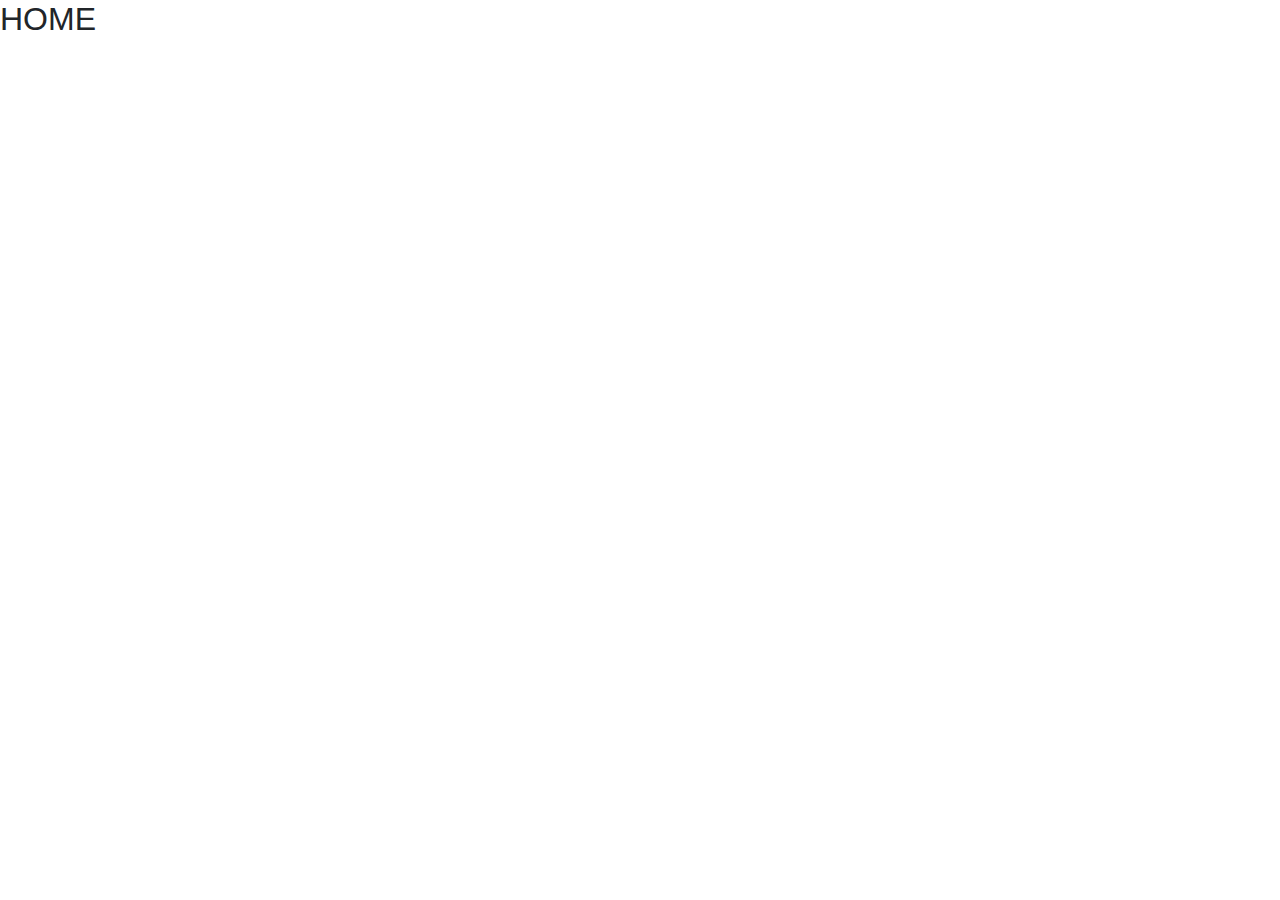
==== index.html @ 460ecfad "pages" ====
<!doctype html>
<html lang="en">
  <head>
    <!-- Required meta tags -->
    <meta charset="utf-8">
    <meta name="viewport" content="width=device-width, initial-scale=1, shrink-to-fit=no">

    <!-- Bootstrap CSS -->
    <link rel="stylesheet" href="https://stackpath.bootstrapcdn.com/bootstrap/4.5.2/css/bootstrap.min.css" integrity="sha384-JcKb8q3iqJ61gNV9KGb8thSsNjpSL0n8PARn9HuZOnIxN0hoP+VmmDGMN5t9UJ0Z" crossorigin="anonymous">

    <title>VIBHA BHARTI -HOME</title>
  </head>
  <body>
   <h2>HOME</h2>

    <!-- Optional JavaScript -->
    <!-- jQuery first, then Popper.js, then Bootstrap JS -->
    <script src="https://code.jquery.com/jquery-3.5.1.slim.min.js" integrity="sha384-DfXdz2htPH0lsSSs5nCTpuj/zy4C+OGpamoFVy38MVBnE+IbbVYUew+OrCXaRkfj" crossorigin="anonymous"></script>
    <script src="https://cdn.jsdelivr.net/npm/popper.js@1.16.1/dist/umd/popper.min.js" integrity="sha384-9/reFTGAW83EW2RDu2S0VKaIzap3H66lZH81PoYlFhbGU+6BZp6G7niu735Sk7lN" crossorigin="anonymous"></script>
    <script src="https://stackpath.bootstrapcdn.com/bootstrap/4.5.2/js/bootstrap.min.js" integrity="sha384-B4gt1jrGC7Jh4AgTPSdUtOBvfO8shuf57BaghqFfPlYxofvL8/KUEfYiJOMMV+rV" crossorigin="anonymous"></script>
  </body>
</html>
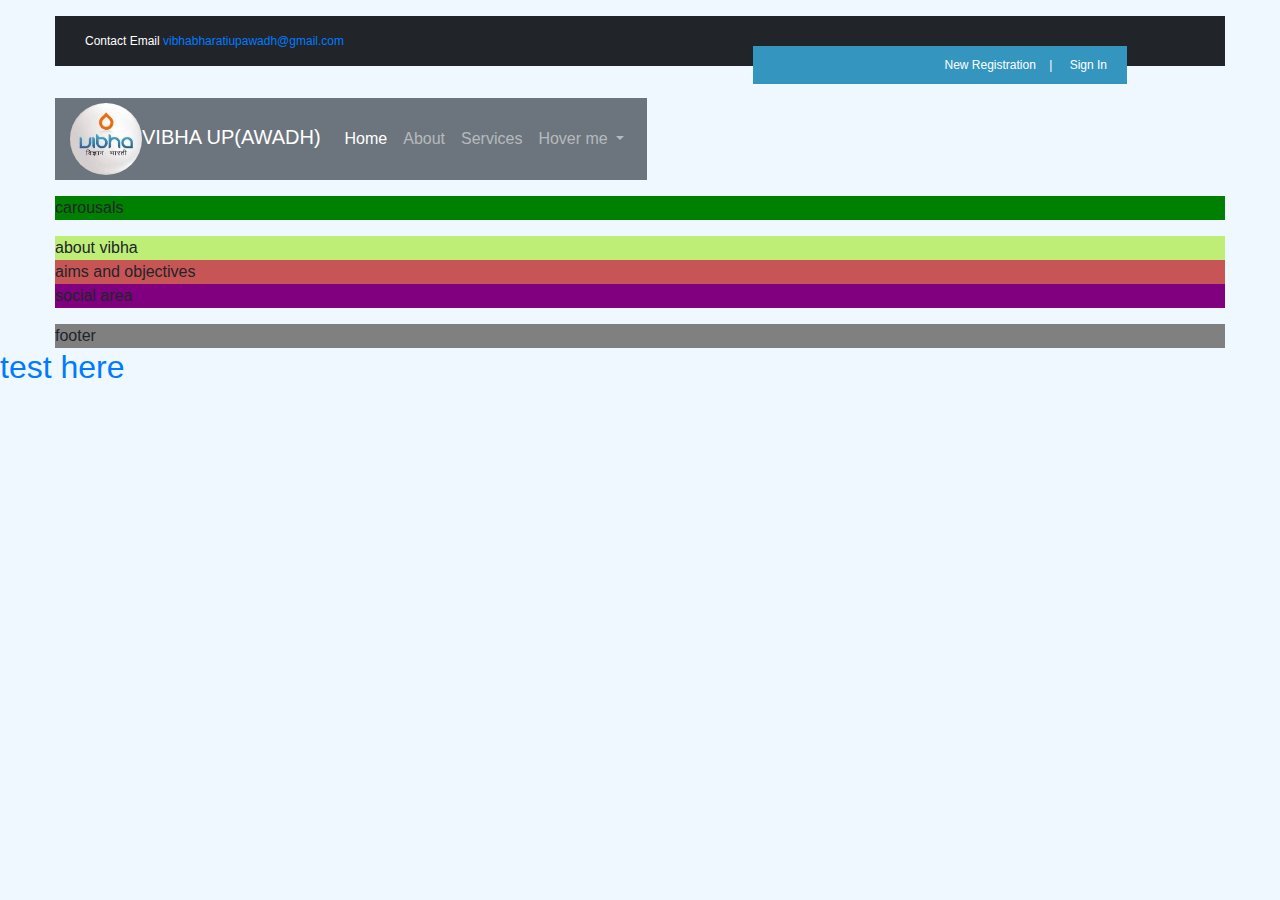
==== commit ea01a546: "day1" ====
--- a/index.html
+++ b/index.html
@@ -1,22 +1,91 @@
 <!doctype html>
 <html lang="en">
-  <head>
-    <!-- Required meta tags -->
-    <meta charset="utf-8">
-    <meta name="viewport" content="width=device-width, initial-scale=1, shrink-to-fit=no">
 
-    <!-- Bootstrap CSS -->
-    <link rel="stylesheet" href="https://stackpath.bootstrapcdn.com/bootstrap/4.5.2/css/bootstrap.min.css" integrity="sha384-JcKb8q3iqJ61gNV9KGb8thSsNjpSL0n8PARn9HuZOnIxN0hoP+VmmDGMN5t9UJ0Z" crossorigin="anonymous">
+<head>
+  <!-- Required meta tags -->
+  <meta charset="utf-8">
+  <meta name="viewport" content="width=device-width, initial-scale=1, shrink-to-fit=no">
 
-    <title>VIBHA BHARTI -HOME</title>
-  </head>
-  <body>
-   <h2>HOME</h2>
+  <!-- Bootstrap CSS -->
+  <link rel="stylesheet" href="https://stackpath.bootstrapcdn.com/bootstrap/4.5.2/css/bootstrap.min.css"
+    integrity="sha384-JcKb8q3iqJ61gNV9KGb8thSsNjpSL0n8PARn9HuZOnIxN0hoP+VmmDGMN5t9UJ0Z" crossorigin="anonymous">
 
-    <!-- Optional JavaScript -->
-    <!-- jQuery first, then Popper.js, then Bootstrap JS -->
-    <script src="https://code.jquery.com/jquery-3.5.1.slim.min.js" integrity="sha384-DfXdz2htPH0lsSSs5nCTpuj/zy4C+OGpamoFVy38MVBnE+IbbVYUew+OrCXaRkfj" crossorigin="anonymous"></script>
-    <script src="https://cdn.jsdelivr.net/npm/popper.js@1.16.1/dist/umd/popper.min.js" integrity="sha384-9/reFTGAW83EW2RDu2S0VKaIzap3H66lZH81PoYlFhbGU+6BZp6G7niu735Sk7lN" crossorigin="anonymous"></script>
-    <script src="https://stackpath.bootstrapcdn.com/bootstrap/4.5.2/js/bootstrap.min.js" integrity="sha384-B4gt1jrGC7Jh4AgTPSdUtOBvfO8shuf57BaghqFfPlYxofvL8/KUEfYiJOMMV+rV" crossorigin="anonymous"></script>
-  </body>
+  <!-- fontawesome icon -->
+  <link rel="stylesheet" href="https://site-assets.fontawesome.com/releases/v6.2.1/css/all.css">
+
+  <link rel="stylesheet" href="css/main-style.css">
+  <script src="js/main-js.js" defer></script>
+  
+
+  <title>VIBHA BHARTI -HOME</title>
+</head>
+
+<body>
+  <div class="container outer-container">
+    <header class="mt-3">
+      <div class="jumbotron jumbotron-fluid">
+        <div class="container">
+          <p class="mb-0">Contact Email <a href="mailto:vibhabharatiupawadh@gmail.com">vibhabharatiupawadh@gmail.com</a>
+          </p>
+          <div class="login-area">
+              <a href="##"><i class="fa-solid fa-user"></i>  New Registration</a>
+              <a class="seperator" href="##"><i class="fa-solid fa-lock"></i> Sign In</a>
+          </div>
+        </div>
+      </div>
+
+      <div class="navbar mt-3">
+        <nav class="navbar navbar-expand-lg navbar-dark bg-secondary">
+          <div class="container-fluid">
+           <a class="navbar-brand" href="#"><img class="logo" src="images/vibha bharati logo2.jpg" alt="error"><span>VIBHA UP(AWADH)</span></a>
+           <button class="navbar-toggler" type="button" data-bs-toggle="collapse" data-bs-target="#main_nav"  aria-expanded="false" aria-label="Toggle navigation">
+               <span class="navbar-toggler-icon"></span>
+           </button>
+           <div class="collapse navbar-collapse" id="main_nav">
+           <ul class="navbar-nav">
+             <li class="nav-item active"> <a class="nav-link" href="#">Home </a> </li>
+             <li class="nav-item"><a class="nav-link" href="#"> About </a></li>
+             <li class="nav-item"><a class="nav-link" href="#"> Services </a></li>
+             <li class="nav-item dropdown">
+                <a class="nav-link  dropdown-toggle" href="#" data-bs-toggle="dropdown">  Hover me  </a>
+                 <ul class="dropdown-menu">
+                 <li><a class="dropdown-item" href="#"> Submenu item 1</a></li>
+                 <li><a class="dropdown-item" href="#"> Submenu item 2 </a></li>
+                 <li><a class="dropdown-item" href="#"> Submenu item 3 </a></li>
+                 </ul>
+             </li>
+           </ul>
+           </div> <!-- navbar-collapse.// -->
+          </div> <!-- container-fluid.// -->
+         </nav>
+      </div>
+    </header>
+    <div class="carousal-area mt-3">carousals</div>
+
+    <main class="main-content mt-3">
+      <div class="about-vibha">about vibha</div>
+      <div class="aim">aims and objectives</div>
+      <div class="social-area">social area</div>
+    </main>
+
+    <footer class="mt-3">
+      <div class="footer-content">footer</div>
+    </footer>
+  </div>
+
+
+  <h2><a href="test.html">test here</a></h2>
+  <!-- Optional JavaScript -->
+  <!-- jQuery first, then Popper.js, then Bootstrap JS -->
+  <script src="https://code.jquery.com/jquery-3.5.1.slim.min.js"
+    integrity="sha384-DfXdz2htPH0lsSSs5nCTpuj/zy4C+OGpamoFVy38MVBnE+IbbVYUew+OrCXaRkfj"
+    crossorigin="anonymous"></script>
+  <script src="https://cdn.jsdelivr.net/npm/popper.js@1.16.1/dist/umd/popper.min.js"
+    integrity="sha384-9/reFTGAW83EW2RDu2S0VKaIzap3H66lZH81PoYlFhbGU+6BZp6G7niu735Sk7lN"
+    crossorigin="anonymous"></script>
+  <script src="https://stackpath.bootstrapcdn.com/bootstrap/4.5.2/js/bootstrap.min.js"
+    integrity="sha384-B4gt1jrGC7Jh4AgTPSdUtOBvfO8shuf57BaghqFfPlYxofvL8/KUEfYiJOMMV+rV"
+    crossorigin="anonymous"></script>
+</body>
+
 </html>--- a/css/main-style.css
+++ b/css/main-style.css
@@ -0,0 +1,103 @@
+* {
+    padding: 0;
+    margin: 0;
+    box-sizing: border-box;
+}
+
+body {
+    background-color: aliceblue;
+}
+
+.outer-container {
+    max-width: 1200px;
+}
+
+/* jumbotron styling */
+.jumbotron {
+    background-color: #212529;
+    color: white;
+    font-size: 12px;
+    padding: 1rem 0rem 1rem 0rem;
+
+}
+
+.jumbotron .container {
+    display: flex;
+    align-items: center;
+    justify-content: space-between;
+}
+
+
+.login-area {
+    background-color: #3496bf;
+    position: absolute;
+    padding: 10px 20px 10px 188px;
+    top: 5.1%;
+    right: 11.95%;
+}
+
+.login-area .seperator::before {
+    content: " | ";
+    padding: 0px 10px;
+}
+
+.login-area a {
+    text-decoration: none;
+    color: white;
+}
+
+.fa-user {
+    margin-right: 4px;
+}
+
+.fa-lock {
+    margin-right: 4px;
+}
+
+
+
+/* .jumbo-link-area::before{
+    content: "Read this -";
+    background-color: yellow;
+    color: red;
+    font-weight: bold;
+} */
+
+/* navbar styling */
+@media all and (min-width: 992px) {
+	.navbar .nav-item .dropdown-menu{ display: none; }
+	.navbar .nav-item:hover .nav-link{   }
+	.navbar .nav-item:hover .dropdown-menu{ display: block; }
+	.navbar .nav-item .dropdown-menu{ margin-top:0; }
+}
+.navbar {
+    padding: 0;
+}
+.navbar .logo{
+    border-radius: 50%;
+    width: 72px;
+}
+
+.carousal-area {
+    background-color: green;
+}
+
+.main-content {
+    background-color: pink;
+}
+
+.main-content .about-vibha {
+    background-color: rgb(190, 238, 118)
+}
+
+.main-content .aim {
+    background-color: rgb(200, 85, 85);
+}
+
+.social-area {
+    background-color: purple;
+}
+
+.footer-content {
+    background-color: grey;
+}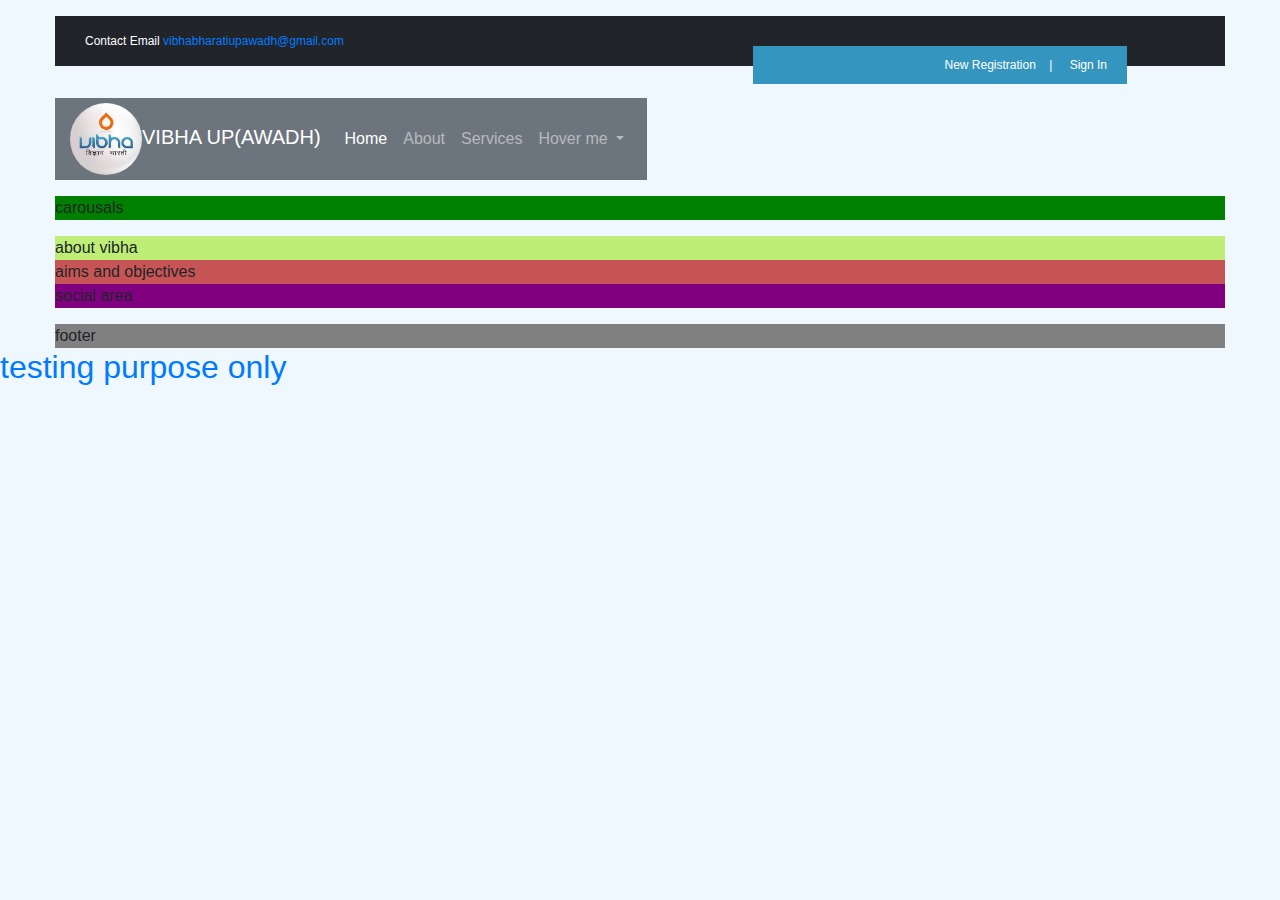
==== commit 39df5300: "Test.html" ====
--- a/index.html
+++ b/index.html
@@ -74,7 +74,7 @@
   </div>
 
 
-  <h2><a href="test.html">test here</a></h2>
+  <h2><a href="test.html">testing purpose only</a></h2>
   <!-- Optional JavaScript -->
   <!-- jQuery first, then Popper.js, then Bootstrap JS -->
   <script src="https://code.jquery.com/jquery-3.5.1.slim.min.js"
@@ -88,4 +88,4 @@
     crossorigin="anonymous"></script>
 </body>
 
-</html>+</html>
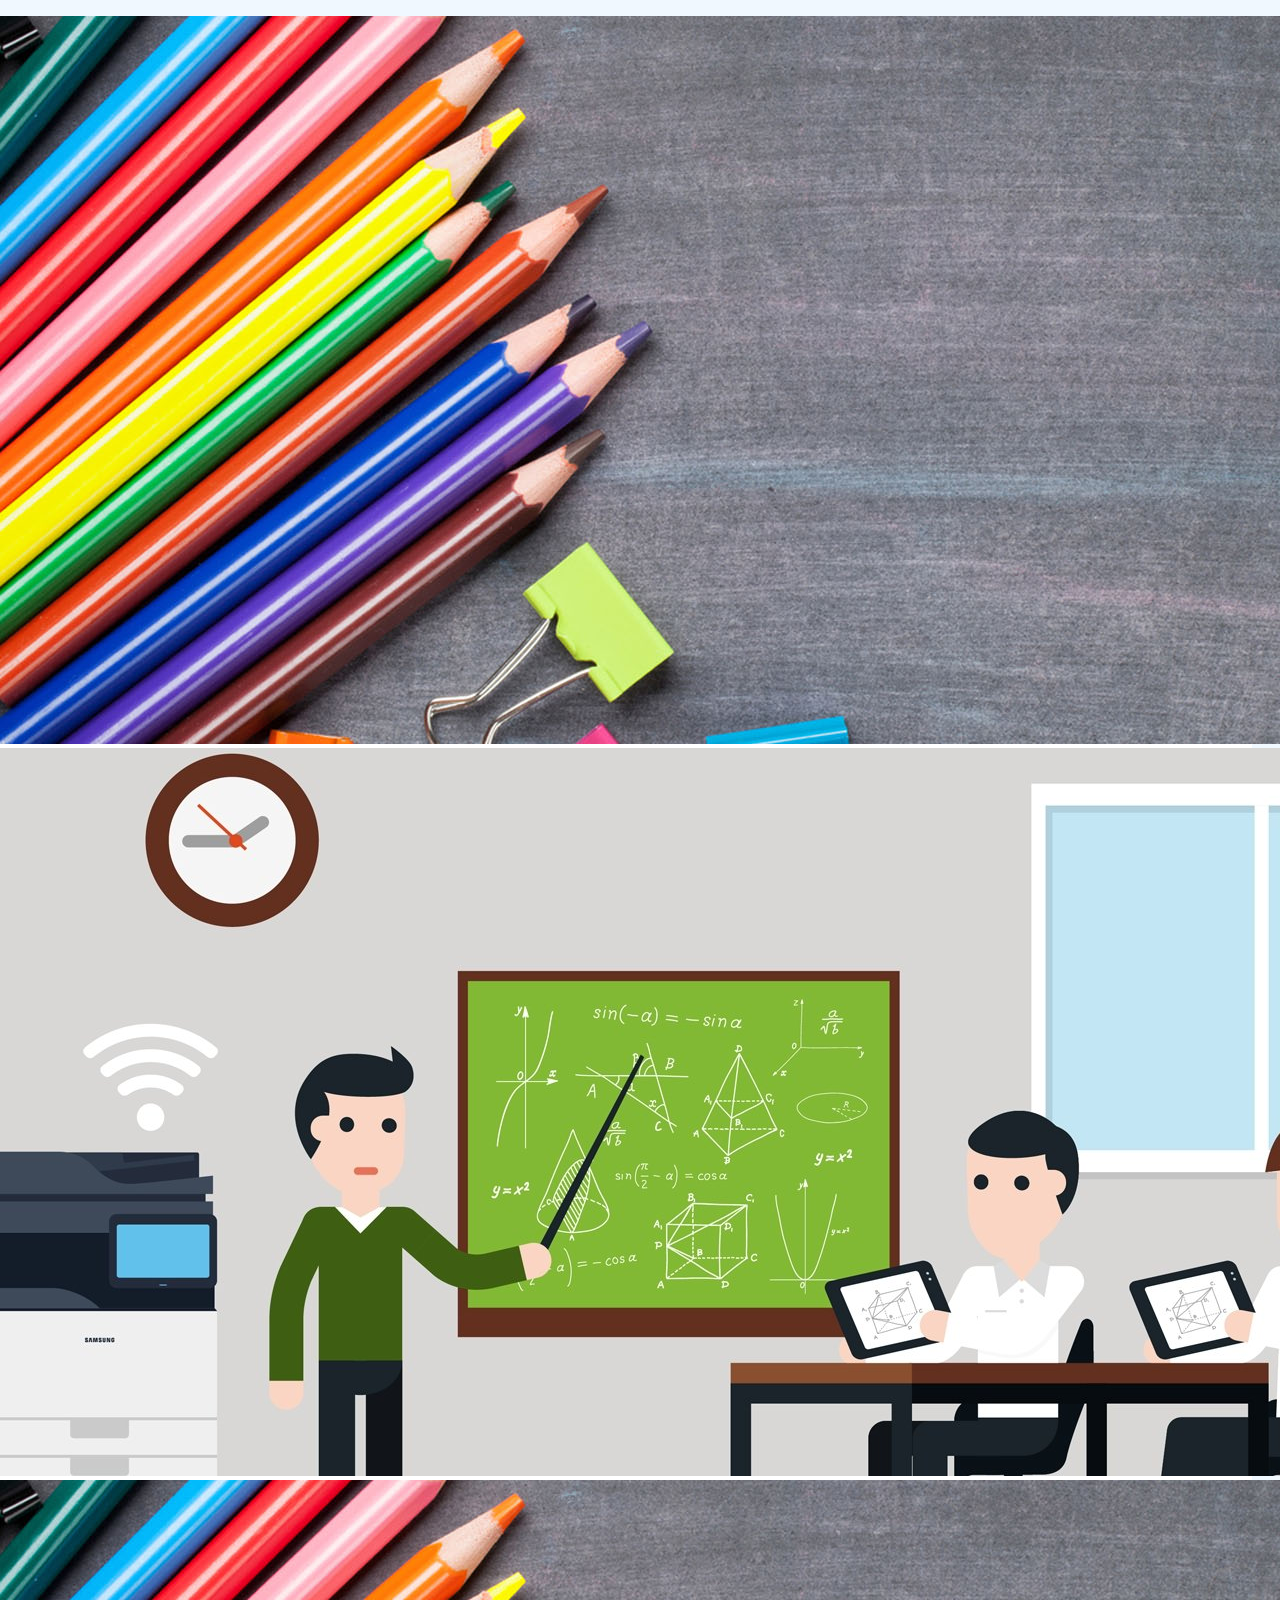
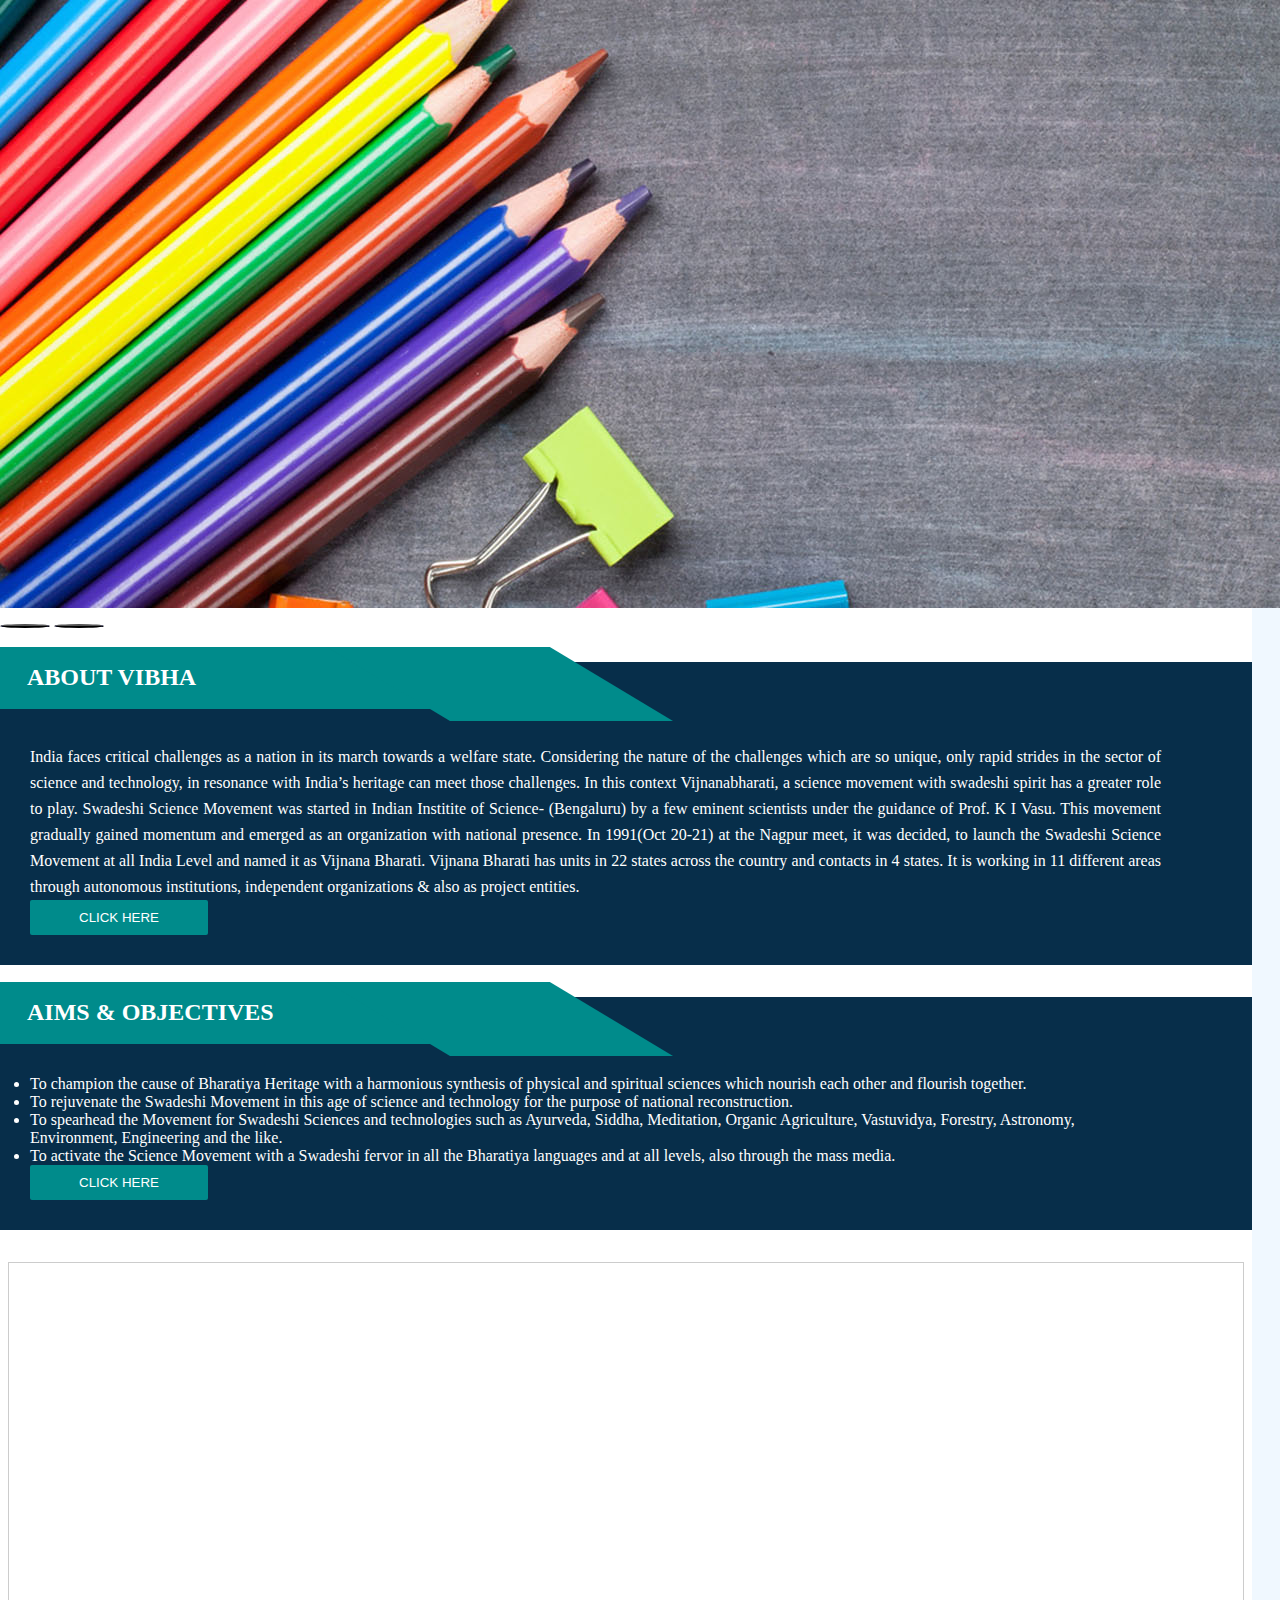
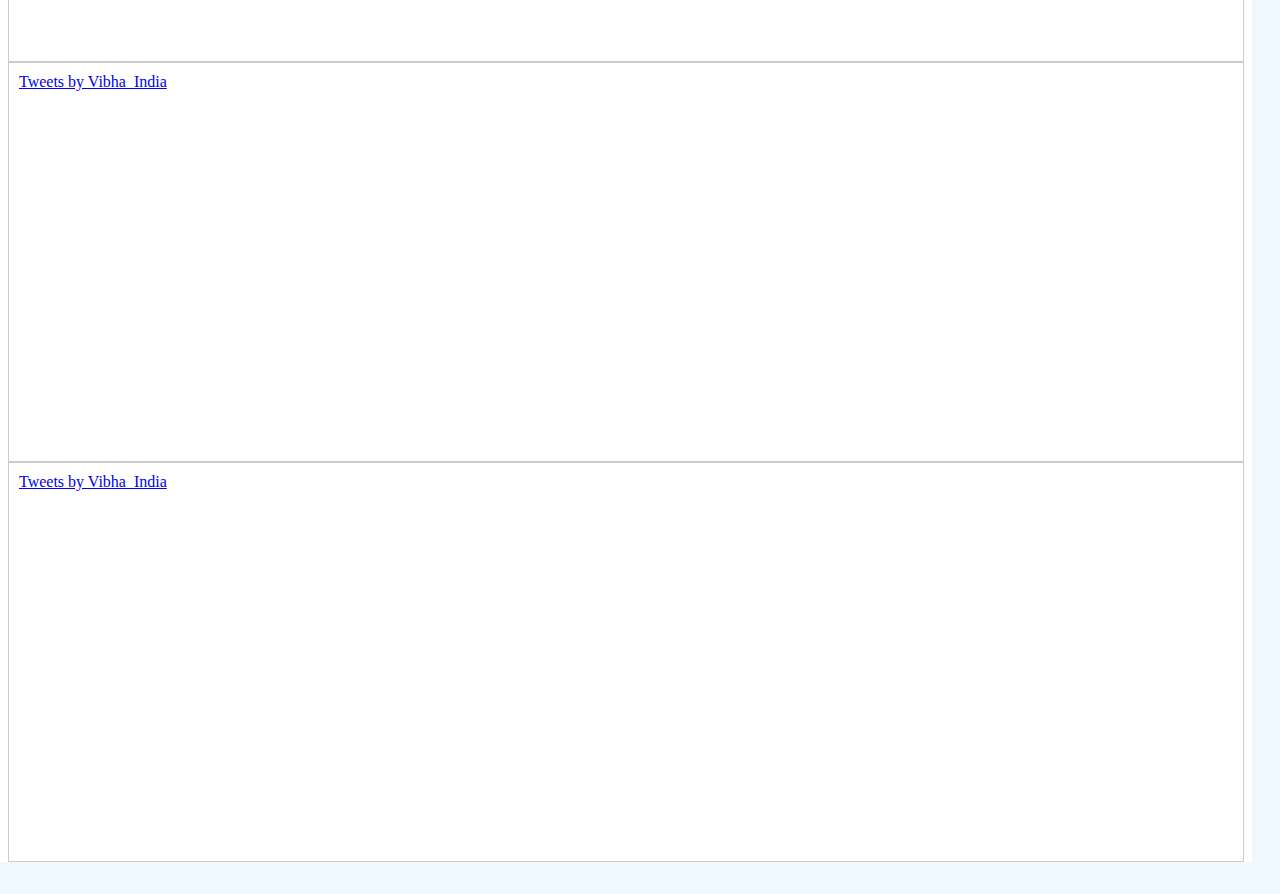
==== commit 67fa38d5: "day-6" ====
--- a/index.html
+++ b/index.html
@@ -7,75 +7,124 @@
   <meta name="viewport" content="width=device-width, initial-scale=1, shrink-to-fit=no">
 
   <!-- Bootstrap CSS -->
-  <link rel="stylesheet" href="https://stackpath.bootstrapcdn.com/bootstrap/4.5.2/css/bootstrap.min.css"
-    integrity="sha384-JcKb8q3iqJ61gNV9KGb8thSsNjpSL0n8PARn9HuZOnIxN0hoP+VmmDGMN5t9UJ0Z" crossorigin="anonymous">
+  <!-- <link rel="stylesheet" href="https://stackpath.bootstrapcdn.com/bootstrap/4.5.2/css/bootstrap.min.css"
+    integrity="sha384-JcKb8q3iqJ61gNV9KGb8thSsNjpSL0n8PARn9HuZOnIxN0hoP+VmmDGMN5t9UJ0Z" crossorigin="anonymous"> -->
+
+  <link href="https://cdn.jsdelivr.net/npm/bootstrap@5.0.2/dist/css/bootstrap.min.css" rel="stylesheet"
+    integrity="sha384-EVSTQN3/azprG1Anm3QDgpJLIm9Nao0Yz1ztcQTwFspd3yD65VohhpuuCOmLASjC" crossorigin="anonymous">
 
   <!-- fontawesome icon -->
   <link rel="stylesheet" href="https://site-assets.fontawesome.com/releases/v6.2.1/css/all.css">
 
   <link rel="stylesheet" href="css/main-style.css">
-  <script src="js/main-js.js" defer></script>
-  
+  <link rel="stylesheet" href="css/responsive-css.css">
 
   <title>VIBHA BHARTI -HOME</title>
 </head>
 
 <body>
-  <div class="container outer-container">
-    <header class="mt-3">
-      <div class="jumbotron jumbotron-fluid">
-        <div class="container">
-          <p class="mb-0">Contact Email <a href="mailto:vibhabharatiupawadh@gmail.com">vibhabharatiupawadh@gmail.com</a>
-          </p>
-          <div class="login-area">
-              <a href="##"><i class="fa-solid fa-user"></i>  New Registration</a>
-              <a class="seperator" href="##"><i class="fa-solid fa-lock"></i> Sign In</a>
+  <div class="outer-container container">
+    <header>
+
+
+    </header>
+
+    <div id="carouselExampleAutoplaying" class="carousel slide mt-2" data-bs-ride="carousel">
+
+      <div class="carousel-inner">
+        <div class="carousel-item active">
+          <img src="images/carousel-img1.jpg" class="d-block w-100" alt="...">
+        </div>
+        <div class="carousel-item">
+          <img src="images/carousel-img2jpg.jpg" class="d-block w-100" alt="...">
+        </div>
+        <div class="carousel-item">
+          <img src="images/carousel-img1.jpg" class="d-block w-100" alt="...">
+        </div>
+      </div>
+      <button class="carousel-control-prev" type="button" data-bs-target="#carouselExampleAutoplaying"
+        data-bs-slide="prev">
+        <span class="carousel-control-prev-icon" aria-hidden="true"></span>
+        <span class="visually-hidden"></span>
+      </button>
+      <button class="carousel-control-next" type="button" data-bs-target="#carouselExampleAutoplaying"
+        data-bs-slide="next">
+        <span class="carousel-control-next-icon" aria-hidden="true"></span>
+        <span class="visually-hidden"></span>
+      </button>
+    </div>
+
+    <main class="main-content">
+      <div class="about-vibha position-relative">
+        <h2 class="main-content-header">About Vibha</h2>
+        <div class="supportive-box"></div>
+        <p class="content">India faces critical challenges as a nation in its march towards a welfare state. Considering the nature of the challenges which are so unique, only rapid strides in the sector of science and technology, in resonance with India’s heritage can meet those challenges. In this context Vijnanabharati, a science movement with swadeshi spirit has a greater role to play.
+
+          Swadeshi Science Movement was started in Indian Institite of Science- (Bengaluru) by a few eminent scientists under the guidance of Prof. K I Vasu. This movement gradually gained momentum and emerged as an organization with national presence. In 1991(Oct 20-21) at the Nagpur meet, it was decided, to launch the Swadeshi Science Movement at all India Level and named it as Vijnana Bharati.
+          
+          Vijnana Bharati has units in 22 states across the country and contacts in 4 states. It is working in 11 different areas through autonomous institutions, independent organizations & also as project entities.</p>
+        <button>CLICK HERE</button>
+      </div>
+      <div class="aim position-relative">
+        <h2 class="main-content-header">Aims & Objectives</h2>
+        <div class="supportive-box"></div>
+        <ul style="margin-top: 3rem;width: 88%;">
+
+          <li>To champion the cause of Bharatiya Heritage with a harmonious synthesis of physical and spiritual sciences
+            which nourish each other and flourish together.</li>
+          <li>To rejuvenate the Swadeshi Movement in this age of science and technology for the purpose of national
+            reconstruction.</li>
+          <li>To spearhead the Movement for Swadeshi Sciences and technologies such as Ayurveda, Siddha, Meditation,
+            Organic Agriculture, Vastuvidya, Forestry, Astronomy, Environment, Engineering and the like.</li>
+          <li>To activate the Science Movement with a Swadeshi fervor in all the Bharatiya languages and at all levels,
+            also through the mass media.</li>
+        </ul>
+
+        <button>CLICK HERE</button>
+      </div>
+      <div class="social-area">
+        <div class="card-group social-accounts">
+          <div class="card scroll-container">
+            <iframe
+              src="https://www.facebook.com/plugins/post.php?href=https%3A%2F%2Fwww.facebook.com%2Fvigyanbharatiawadh.researchers%2Fposts%2Fpfbid07qjRhpKstWDHH9n2xVYPfyQe7emFZjPRhpZGasy6BFGWvp6ZDjm3DPSdG2nBqf4Yl&show_text=true&width=500"
+              width="500" height="498" style="border:none;overflow:hidden" scrolling="no" frameborder="0"
+              allowfullscreen="true"
+              allow="autoplay; clipboard-write; encrypted-media; picture-in-picture; web-share"></iframe>
+          </div>
+          <div class="card scroll-container">
+            <a class="twitter-timeline" href="https://twitter.com/Vibha_India?ref_src=twsrc%5Etfw">Tweets by
+              Vibha_India</a>
+            <script async src="https://platform.twitter.com/widgets.js" charset="utf-8"></script>
+          </div>
+          <div class="card scroll-container">
+            <a class="twitter-timeline" href="https://twitter.com/Vibha_India?ref_src=twsrc%5Etfw">Tweets by
+              Vibha_India</a>
+            <script async src="https://platform.twitter.com/widgets.js" charset="utf-8"></script>
           </div>
         </div>
       </div>
+      <div class="features">
+       
 
-      <div class="navbar mt-3">
-        <nav class="navbar navbar-expand-lg navbar-dark bg-secondary">
-          <div class="container-fluid">
-           <a class="navbar-brand" href="#"><img class="logo" src="images/vibha bharati logo2.jpg" alt="error"><span>VIBHA UP(AWADH)</span></a>
-           <button class="navbar-toggler" type="button" data-bs-toggle="collapse" data-bs-target="#main_nav"  aria-expanded="false" aria-label="Toggle navigation">
-               <span class="navbar-toggler-icon"></span>
-           </button>
-           <div class="collapse navbar-collapse" id="main_nav">
-           <ul class="navbar-nav">
-             <li class="nav-item active"> <a class="nav-link" href="#">Home </a> </li>
-             <li class="nav-item"><a class="nav-link" href="#"> About </a></li>
-             <li class="nav-item"><a class="nav-link" href="#"> Services </a></li>
-             <li class="nav-item dropdown">
-                <a class="nav-link  dropdown-toggle" href="#" data-bs-toggle="dropdown">  Hover me  </a>
-                 <ul class="dropdown-menu">
-                 <li><a class="dropdown-item" href="#"> Submenu item 1</a></li>
-                 <li><a class="dropdown-item" href="#"> Submenu item 2 </a></li>
-                 <li><a class="dropdown-item" href="#"> Submenu item 3 </a></li>
-                 </ul>
-             </li>
-           </ul>
-           </div> <!-- navbar-collapse.// -->
-          </div> <!-- container-fluid.// -->
-         </nav>
       </div>
-    </header>
-    <div class="carousal-area mt-3">carousals</div>
 
-    <main class="main-content mt-3">
-      <div class="about-vibha">about vibha</div>
-      <div class="aim">aims and objectives</div>
-      <div class="social-area">social area</div>
+
     </main>
 
-    <footer class="mt-3">
-      <div class="footer-content">footer</div>
+    <footer class="text-left text-lg-start text-white">
+
     </footer>
+
   </div>
 
+  <!-- my model -->
 
-  <h2><a href="test.html">testing purpose only</a></h2>
+  <!-- The Modal -->
+
   <!-- Optional JavaScript -->
+  <script src="https://cdn.jsdelivr.net/npm/bootstrap@5.0.2/dist/js/bootstrap.bundle.min.js"
+    integrity="sha384-MrcW6ZMFYlzcLA8Nl+NtUVF0sA7MsXsP1UyJoMp4YLEuNSfAP+JcXn/tWtIaxVXM"
+    crossorigin="anonymous"></script>
   <!-- jQuery first, then Popper.js, then Bootstrap JS -->
   <script src="https://code.jquery.com/jquery-3.5.1.slim.min.js"
     integrity="sha384-DfXdz2htPH0lsSSs5nCTpuj/zy4C+OGpamoFVy38MVBnE+IbbVYUew+OrCXaRkfj"
@@ -86,6 +135,12 @@
   <script src="https://stackpath.bootstrapcdn.com/bootstrap/4.5.2/js/bootstrap.min.js"
     integrity="sha384-B4gt1jrGC7Jh4AgTPSdUtOBvfO8shuf57BaghqFfPlYxofvL8/KUEfYiJOMMV+rV"
     crossorigin="anonymous"></script>
+    <script>
+      console.log("in index",document.querySelectorAll(".trigger-element"))
+
+    </script>
+    <script src="js/basic-js.js" defer></script>
+    <script src="js/main-js.js" defer></script>
 </body>
 
-</html>
+</html>--- a/css/main-style.css
+++ b/css/main-style.css
@@ -1,3 +1,8 @@
+@import url('https://fonts.googleapis.com/css2?family=Lugrasimo&display=swap');
+@import url('https://fonts.googleapis.com/css2?family=Lugrasimo&family=Mukta:wght@200&display=swap');
+@import url('https://fonts.googleapis.com/css2?family=Baloo+2&family=Merriweather:wght@300&display=swap');
+@import url('https://fonts.googleapis.com/css2?family=Roboto:wght@500&display=swap');
+
 * {
     padding: 0;
     margin: 0;
@@ -5,11 +10,19 @@
 }
 
 body {
-    background-color: aliceblue;
+    background-color:aliceblue;
 }
 
 .outer-container {
-    max-width: 1200px;
+    max-width: 1252px;
+    background-color: white;
+}
+.outer-container header{
+    position: sticky;
+    top: 0;
+    z-index: 1000;
+    box-shadow: 0px 5px 6px grey;
+    margin-bottom: 1rem;
 }
 
 /* jumbotron styling */
@@ -17,7 +30,8 @@
     background-color: #212529;
     color: white;
     font-size: 12px;
-    padding: 1rem 0rem 1rem 0rem;
+    padding: 0.5rem 0rem 0.5rem 0rem;
+    margin-bottom: 0rem;
 
 }
 
@@ -25,15 +39,14 @@
     display: flex;
     align-items: center;
     justify-content: space-between;
+    max-width: 1224px;
+    padding: 0;
 }
 
 
 .login-area {
-    background-color: #3496bf;
-    position: absolute;
+     background-color: darkcyan;
     padding: 10px 20px 10px 188px;
-    top: 5.1%;
-    right: 11.95%;
 }
 
 .login-area .seperator::before {
@@ -44,6 +57,14 @@
 .login-area a {
     text-decoration: none;
     color: white;
+}
+.login-area a:hover{
+    color: red;
+    text-shadow: 2px 2px 2px black;
+}
+.modal-body .input-group{
+    flex-direction: column;
+    row-gap: 20px;
 }
 
 .fa-user {
@@ -65,39 +86,440 @@
 
 /* navbar styling */
 @media all and (min-width: 992px) {
-	.navbar .nav-item .dropdown-menu{ display: none; }
-	.navbar .nav-item:hover .nav-link{   }
-	.navbar .nav-item:hover .dropdown-menu{ display: block; }
-	.navbar .nav-item .dropdown-menu{ margin-top:0; }
-}
+    .navbar .nav-item .dropdown-menu {
+        display: none;
+    }
+
+    .navbar .nav-item:hover .nav-link {
+        color: red;
+    }
+
+    .navbar .nav-item:hover .dropdown-menu {
+        display: block;
+    }
+
+    .navbar .nav-item .dropdown-menu {
+        margin-top: 0;
+    }
+}
+
 .navbar {
     padding: 0;
-}
-.navbar .logo{
+    width: 100%;
+}
+
+.navbar .logo {
     border-radius: 50%;
     width: 72px;
 }
 
-.carousal-area {
-    background-color: green;
-}
-
-.main-content {
-    background-color: pink;
-}
-
-.main-content .about-vibha {
-    background-color: rgb(190, 238, 118)
-}
-
-.main-content .aim {
-    background-color: rgb(200, 85, 85);
-}
-
-.social-area {
-    background-color: purple;
-}
-
-.footer-content {
-    background-color: grey;
-}+.navbar .navbar-brand {
+    margin-right: 115px;
+}
+
+.navbar-light .navbar-nav .nav-link {
+    color: black;
+}
+
+/* .navbar-light .navbar-nav .nav-link::before {
+    content: "";
+    position: relative;
+    bottom: 10px;
+    left: 1%;
+    width: 100%;
+    padding: 5px 5px;
+    background-color: #333;
+    color: #fff;
+    border-radius: 5px;
+    
+} */
+.navbar-light .navbar-nav .nav-link:hover:before {
+    content: "";
+    background-color: red;
+    position: absolute;
+    width: 0%;
+    left: 0px;
+    height: 2px;
+    bottom: 0px;
+    animation: increseTheSize 0.6s ease-in-out infinite;
+}
+
+@keyframes increseTheSize {
+    0% {
+        width: 0%;
+    }
+
+    100% {
+        width: 60%;
+    }
+}
+
+.navbar .navbar-brand span {
+    color: #0062cc;
+    font-family: 'Lugrasimo', cursive;
+    /* font-family: 'Mukta', sans-serif; */
+    font-weight: bold;
+    letter-spacing: -1px;
+    margin-left: 4px;
+}
+
+/* carousal css */
+.carousel-control-prev,
+.carousel-control-next {
+    top: 50%;
+    background-color: blue;
+    border-radius: 50%;
+    width: 4%;
+    height: 9%;
+    bottom: auto;
+}
+
+.carousel-control-prev {
+    left: 5px;
+
+}
+
+.carousel-control-next {
+    right: 5px;
+
+}
+
+.main-content .about-vibha, .main-content .aim {
+    background-color: rgb(7 46 74);
+    color: white;
+    padding: 30px;
+    position: relative;
+    margin-top: 2rem;
+}
+.main-content .header{
+    background-color: darkcyan;
+    color: white;
+    margin-top: 1rem;
+    padding: 0.5rem 2rem;
+}
+.supportive-box{
+    position: absolute;
+    top: -15px;
+    left: 31%;
+    width: 223px;
+    height: 73.5px;
+    background-color: darkcyan;
+    transform: skewX(59deg);
+}
+
+.main-content-header{
+     background-color: darkcyan;
+    text-transform: uppercase;
+    letter-spacing: 0px;
+    width: 37%;
+    padding: 17px 10px 18px 27px;
+    position: absolute;
+    /* width: 48%; */
+    top: -15px;
+    left: 0;
+
+}
+.main-content .content{
+    margin-top: 52px;
+    text-align: justify;
+    line-height: 26px;
+    margin-right: 47px;
+    font-size: 1rem;
+    margin-right: 61px;
+}
+
+.main-content button{
+     background-color: darkcyan;
+    color: white;
+    padding: 10px 49px;
+    border: none;
+    border-radius: 2px;
+}
+.main-content button:hover{
+    color: darkcyan;
+    background-color: #fff;
+    border: 2px solid darkcyan;
+    border-radius: 5px;
+}
+
+.social-area, .features {
+    /* background-color: purple; */
+    margin: 2rem 0.5rem;
+}
+.scroll-container {
+    height: 400px;
+    width: 100%;
+    overflow: scroll;
+    border: 1px solid #ccc;
+    padding: 10px;
+}
+.social-area .social-accounts .card:not(.card:last-child){
+    margin-right: 35px;
+    /* border: 4px solid black; */
+}
+
+.social-area .social-accounts .card:hover{
+    box-shadow: 0 2px 20px #0a58ca;
+}
+
+.center-header{
+    text-align: center;
+    margin: 2rem 0rem;
+    color: darkcyan;
+}
+.main-content .features .card{
+    border: 1px solid black;
+    width: 24%;
+    visibility:hidden;
+    /* opacity: 0; */
+    transform: translateY(77vh);
+    transition: all 1s ease-in-out 0s;
+    /* height: 326px; */
+    
+}
+.main-content .ph-gallery .card{
+    width: 24%;
+}
+
+
+.main-content .features .card:not(.card:last-child), .main-content .ph-gallery .card:not(.card:last-child),.main-content .our-team .card:not(.card:last-child){
+    margin-right: 1%;
+    /* border: 4px solid black; */
+}
+.main-content .features .card img{
+    width: 175px;
+    height: 175px;
+    border-radius: 50%;
+    border: 1px solid black;
+    margin: 7px 0px;
+    border-top-left-radius: 50%;
+    border-top-right-radius: 50%;
+}
+.main-content .ph-gallery .card img{
+    width: 100%;
+    height: 180px;
+    margin: 7px 0px;
+    border-radius: 0;
+    border-top-left-radius: 0;
+    border-top-right-radius: 0;
+}
+.main-content .features .card .card-body{
+    border-top: 1px solid grey;
+    
+    display: flex;
+    background-color: aliceblue;
+    width: 100%;
+    padding-top: 1.5rem;
+    align-items: center;
+    /* justify-content: center; */
+    flex-direction: column;
+
+}
+.main-content .features .trigger-element{
+    display: flex;
+    justify-content: center;
+}
+.main-content .features .card button{
+    margin-top: 1.5rem;
+    padding: 4px 29px;
+
+}
+footer {
+    background-color: #282b2e;
+}
+.footer-form {
+
+    position: absolute;
+    top: 1%;
+    right: 3%;
+}
+.footer-form #footer-email-input{
+    width: 300px;
+    height: 46px;
+    padding: 5px 10px;
+}
+.footer-form input[type="submit"]{
+     background-color: darkcyan;
+    border: none;
+    padding: 10px 15px;
+    color: white;
+}
+
+footer .footer-logo {
+    border-radius: 50%;
+    width: 81%;
+    margin-right: 13px;
+}
+footer .g20-logo {
+    
+    width: 100%;
+    background-color: white;
+    padding: 5px;
+}
+
+footer .footer-icon {
+    font-weight: 400;
+    font-size: 1.6rem;
+    background-color: white;
+    color: black;
+    padding: 3px;
+    border-radius: 5px;
+    margin-right: 6px;
+}
+
+footer .row {
+    justify-content: space-around;
+}
+
+/* registration.html */
+.register{
+    width: 60%;
+    margin: 0px 2rem;
+    padding-top: 1rem;
+}
+.register form{
+    padding: 0.5rem;
+}
+
+/* events.html */
+.main-content .table{
+    width: 95%;
+    margin: auto;
+    margin-top: 2rem;
+}
+
+.main-content .table .col1-width{
+    width: 6%;
+}
+.main-content .table .col2-width{
+    width: 60%;
+}
+
+/* our-team.html */
+.main-content .our-team .card i{
+    font-size: 1rem;
+    color: black;
+    margin-right: 5px;
+    margin-top: 5px;
+    transition: font-size 0.2s ease-in-out;
+}
+.main-content .our-team .card i:hover{
+    font-size: 1.5rem;
+}
+.main-content .our-team .card{
+    width: 24%;
+}
+.main-content .our-team .card img{
+    width: 80%;
+    height: 180px;
+    margin: 2px 0px;
+    border-radius: 0;
+    border-top-left-radius: 0;
+    border-top-right-radius: 0;
+}
+
+
+/* contact-us.html */
+.main-content .contact-content ul{
+    list-style: none;
+    margin: 2rem;
+    padding-left: 5%;
+}
+.main-content .contact-content i{
+    color: black;
+    margin-right: 1.3%;
+}
+.main-content .contact-content .social-icons{
+    padding-left: 7%;
+    margin-top: 2rem;
+}
+.main-content .contact-content .social-icons i{
+    font-size: 1.5rem;
+}
+
+/* about.html */
+
+.main-content .navbar-about{
+    padding: 1rem 3rem 0rem 3rem;
+    text-align: justify;
+}
+
+.main-content .navbar-about .card{
+  height: fit-content;
+}
+.main-content .navbar-about .card:hover{
+    box-shadow: 0px 0px 10px black;
+    transition: all 0.3s linear;
+  }
+.main-content .navbar-about .card:not(.card:last-child){
+    margin-right: 10px;
+}
+
+.main-content .navbar-about .card img{
+    width: 77px;
+}
+.main-content .navbar-about .card img:hover {
+  width: 87px;
+    transition: width 0.4s ease-in-out;
+}
+
+/* aims & objective .html */
+.main-content .navbar-aim .card img{
+    width: 50px;
+    height: 50px;
+    margin: auto;
+    margin-left: 10px;
+}
+.main-content .navbar-aim .card{
+   border: 2px solid grey;
+   border-radius: 10px;
+}
+.main-content .navbar-aim .card:hover{
+    border: none;
+    box-shadow: 0px 0px 8px darkcyan;
+}
+
+
+/* membership.html */
+.main-content .membership-content{
+    padding-left: 3rem;
+}
+.main-content .membership-content .card{
+    width: 33%;
+    margin-right: 1%;
+
+}
+.main-content .membership-content .card:hover{
+    box-shadow: 0px 0px 10px black;
+}
+.main-content .membership-content .card .card-body ul li{
+    margin-bottom: 0.5rem;
+}
+.main-content .membership-content table {
+    border-collapse: collapse;
+    /* width: 100%; */
+  }
+
+.main-content .membership-content table th, td {
+    /* border: 1px solid #000; */
+    padding: 8px;
+    /* text-align: center; */
+  }
+
+  .main-content .membership-content .qr-section img{
+    width: 100%;
+  }
+
+  /* members.html */
+  .main-content .members-content table  td {
+    text-align: left;
+}
+.main-content .members-content .fa-print {
+      font-size: 1rem;
+   
+  }
+  .main-content .members-content .fa-print:hover{
+    color: red;
+    font-size: 1.1rem;
+    transition: all 0.2s linear;
+  }
--- a/css/responsive-css.css
+++ b/css/responsive-css.css
@@ -0,0 +1,161 @@
+/* For screens smaller than 768px (typical smartphones) */
+@media (max-width: 767px) {
+  body {
+    background-color: rgb(236, 132, 132);
+  }
+
+  .jumbotron .jumbo-mail {
+    display: none;
+  }
+
+  .outer-container footer .main-content-header {
+    width: 100%;
+
+  }
+
+  .jumbotron .container {
+    display: block;
+  }
+
+  .jumbotron {
+    padding: 0;
+  }
+
+  .login-area a {
+    font-size: 1rem;
+  }
+
+  .supportive-box {
+    display: none;
+  }
+
+  .main-content-header {
+    width: 100%;
+    font-size: 1.2rem;
+
+  }
+
+  .main-content .content {
+    margin: 19px 0px 12px 0px;
+  }
+
+  .main-content button {
+    padding: 6px 18px;
+  }
+
+  .main-content .aim ul{
+    margin-top: 1rem;
+    text-align: justify;
+    padding: 0px 0px 0px 8px;
+    width: 100%;
+  }
+
+  .features .content-header{
+    font-size: 1.6rem;
+  }
+  .features .trigger-element{
+    display: block!important;
+  }
+  .features .trigger-element .card{
+    width: 100%;
+    margin-bottom: 10px;
+  }
+
+
+  .outer-container footer .supportive-box {
+    display: none;
+  }
+
+  .footer-form {
+    left: 0%;
+    top: 7%;
+  }
+
+  .footer-form #footer-email-input {
+    width: 47%;
+    height: 41px;
+
+  }
+
+  .footer-form input[type="submit"] {
+
+    padding: 8px 15px;
+
+  }
+
+
+  .outer-container footer .mb-md-0 {
+    /* width: 80%; */
+    padding-top: 1rem;
+  }
+
+  footer .g20-logo {
+    width: 92%;
+
+  }
+
+  footer .footer-logo {
+    border-radius: 50%;
+  }
+
+  footer .footer-icon {
+    font-weight: 400;
+
+  }
+}
+
+/* For screens between 768px and 991px (small tablets) */
+@media (min-width: 768px) and (max-width: 991px) {
+
+  body {
+    background-color: rgb(153, 217, 224);
+  }
+
+  .login-area {
+    padding: 10px 20px 10px 78px;
+  }
+
+
+
+  .supportive-box {
+    left: 30%;
+    width: 101px;
+    height: 62.5px;
+  }
+
+  .main-content-header {
+    width: 36%;
+    font-size: 1.4rem;
+
+  }
+
+  .social-area .social-accounts .card:not(.card:last-child) {
+    margin-right: 3px;
+
+  }
+
+  .footer-form #footer-email-input {
+    width: 195px;
+    height: 35px;
+  }
+
+  .outer-container footer .footer-top {
+    padding-top: 1rem;
+  }
+
+  .outer-container footer .main-content-header {
+    width: 35%;
+    font-size: 1.2rem;
+  }
+
+  .outer-container footer .supportive-box {
+    left: 29%;
+    width: 140px;
+    height: 58.5px;
+  }
+
+  .outer-container footer .mb-md-0 {
+    width: 30%;
+  }
+
+}
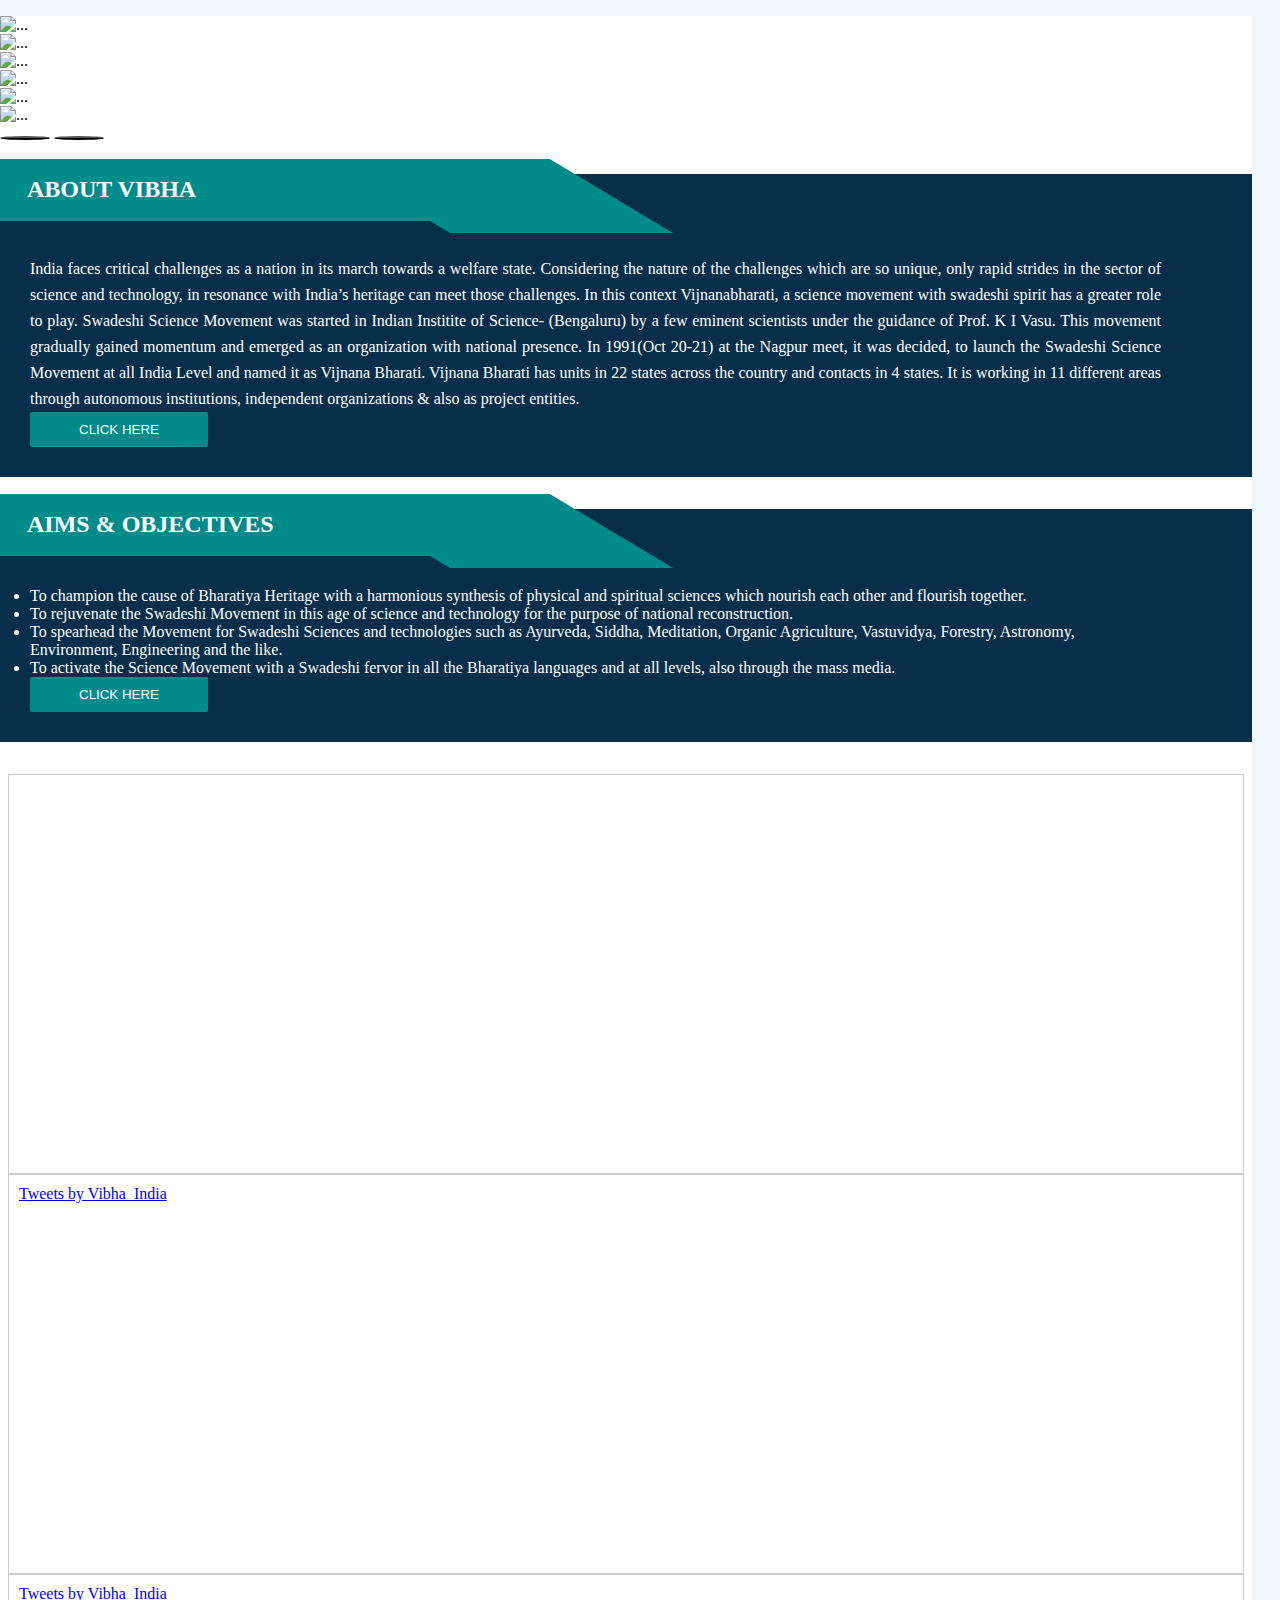
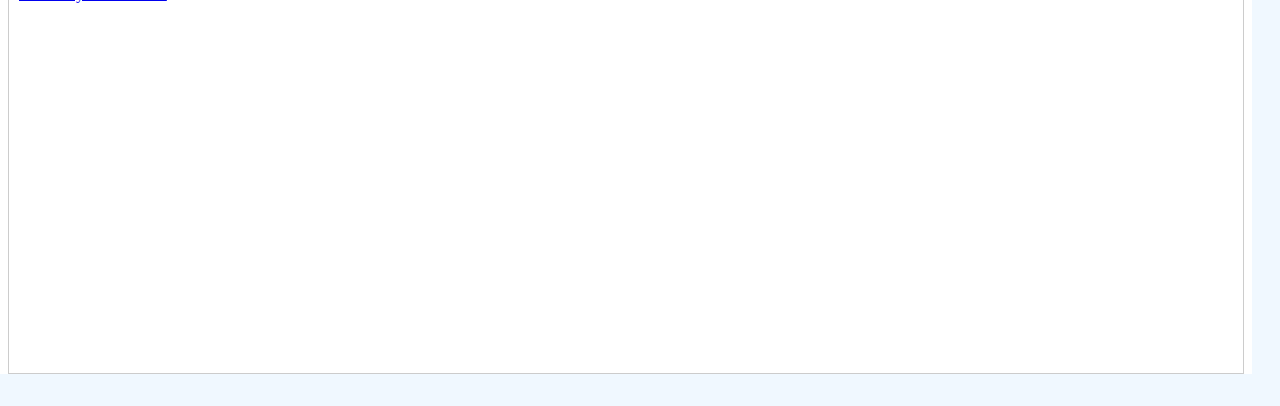
==== commit 4167353f: "carousal images updated" ====
--- a/index.html
+++ b/index.html
@@ -19,7 +19,7 @@
   <link rel="stylesheet" href="css/main-style.css">
   <link rel="stylesheet" href="css/responsive-css.css">
 
-  <title>VIBHA BHARTI -HOME</title>
+  <title>VIBHA BHARTI -HOME </title>
 </head>
 
 <body>
@@ -33,14 +33,24 @@
 
       <div class="carousel-inner">
         <div class="carousel-item active">
-          <img src="images/carousel-img1.jpg" class="d-block w-100" alt="...">
+          <img src="images/cr-img1.jpg" class="d-block cr-img" alt="...">
         </div>
         <div class="carousel-item">
-          <img src="images/carousel-img2jpg.jpg" class="d-block w-100" alt="...">
+          <img src="images/cr-img2.JPG" class="d-block cr-img" alt="...">
         </div>
         <div class="carousel-item">
-          <img src="images/carousel-img1.jpg" class="d-block w-100" alt="...">
+          <img src="images/cr-img3.JPG" class="d-block cr-img" alt="...">
         </div>
+        <div class="carousel-item">
+          <img src="images/cr-img4.JPG" class="d-block cr-img" alt="...">
+        </div>
+        <div class="carousel-item">
+          <img src="images/cr-img5.jpg" class="d-block cr-img" alt="...">
+        </div>
+        <div class="carousel-item">
+          <img src="images/cr-img6.JPEG" class="d-block cr-img" alt="...">
+        </div>
+        
       </div>
       <button class="carousel-control-prev" type="button" data-bs-target="#carouselExampleAutoplaying"
         data-bs-slide="prev">
@@ -143,4 +153,4 @@
     <script src="js/main-js.js" defer></script>
 </body>
 
-</html>+</html>
--- a/css/main-style.css
+++ b/css/main-style.css
@@ -76,14 +76,6 @@
 }
 
 
-
-/* .jumbo-link-area::before{
-    content: "Read this -";
-    background-color: yellow;
-    color: red;
-    font-weight: bold;
-} */
-
 /* navbar styling */
 @media all and (min-width: 992px) {
     .navbar .nav-item .dropdown-menu {
@@ -110,32 +102,20 @@
 
 .navbar .logo {
     border-radius: 50%;
-    width: 72px;
+    width: 65px;
 }
 
 .navbar .navbar-brand {
-    margin-right: 115px;
+    margin-right: 100px;
 }
 
 .navbar-light .navbar-nav .nav-link {
     color: black;
 }
 
-/* .navbar-light .navbar-nav .nav-link::before {
-    content: "";
-    position: relative;
-    bottom: 10px;
-    left: 1%;
-    width: 100%;
-    padding: 5px 5px;
-    background-color: #333;
-    color: #fff;
-    border-radius: 5px;
-    
-} */
 .navbar-light .navbar-nav .nav-link:hover:before {
     content: "";
-    background-color: red;
+    background-color: darkcyan;
     position: absolute;
     width: 0%;
     left: 0px;
@@ -150,20 +130,23 @@
     }
 
     100% {
-        width: 60%;
+        width: 100%;
     }
 }
 
 .navbar .navbar-brand span {
-    color: #0062cc;
-    font-family: 'Lugrasimo', cursive;
-    /* font-family: 'Mukta', sans-serif; */
+    color: darkcyan;
     font-weight: bold;
     letter-spacing: -1px;
     margin-left: 4px;
 }
 
 /* carousal css */
+.carousel-inner .cr-img {
+    width: 100%;
+    height: 40vw;
+}
+
 .carousel-control-prev,
 .carousel-control-next {
     top: 50%;
--- a/css/responsive-css.css
+++ b/css/responsive-css.css
@@ -1,7 +1,14 @@
 /* For screens smaller than 768px (typical smartphones) */
 @media (max-width: 767px) {
   body {
-    background-color: rgb(236, 132, 132);
+    /* background-color: rgb(236, 132, 132); */
+  }
+
+
+  .container:first-child {
+    width: auto;
+    padding-right: 0;
+    padding-left: 0;
   }
 
   .jumbotron .jumbo-mail {
@@ -23,6 +30,18 @@
 
   .login-area a {
     font-size: 1rem;
+    padding: 5px 0px;
+    text-align: center;
+  }
+
+  .login-area {
+    padding: 5px 0px;
+    text-align: center;
+
+  }
+
+  .outer-container .navbar .navbar-brand {
+    margin-right: 2px;
   }
 
   .supportive-box {
@@ -43,23 +62,25 @@
     padding: 6px 18px;
   }
 
-  .main-content .aim ul{
+  .main-content .aim ul {
     margin-top: 1rem;
     text-align: justify;
     padding: 0px 0px 0px 8px;
     width: 100%;
   }
 
-  .features .content-header{
+  .features .content-header {
     font-size: 1.6rem;
   }
-  .features .trigger-element{
-    display: block!important;
-  }
-  .features .trigger-element .card{
+
+  .features .trigger-element {
+    display: block !important;
+  }
+
+  /* .features .trigger-element .card{
     width: 100%;
     margin-bottom: 10px;
-  }
+  } */
 
 
   .outer-container footer .supportive-box {
@@ -102,19 +123,52 @@
     font-weight: 400;
 
   }
+
+
+
+  .features .trigger-element .card {
+    margin-right: auto;
+    width: 70%;
+    margin-bottom: 10px;
+    margin-left: auto;
+  }
+
+  .main-content .features .card img {
+    width: 150px;
+    height: 150px;
+
+  }
+
+  .social-accounts .card {
+    max-width: 90vw;
+    margin-left: auto;
+    /* justify-content: center; */
+    /* margin-right: auto; */
+    margin-right: auto;
+  }
+
+  .social-area .social-accounts .card:not(.card:last-child) {
+    margin-left: auto;
+    margin-right: auto;
+
+
+  }
+
+  .main-content .features .card:not(.card:last-child) {
+    margin-right: auto;
+  }
 }
 
 /* For screens between 768px and 991px (small tablets) */
 @media (min-width: 768px) and (max-width: 991px) {
 
   body {
-    background-color: rgb(153, 217, 224);
+    /* background-color: rgb(153, 217, 224); */
   }
 
   .login-area {
     padding: 10px 20px 10px 78px;
   }
-
 
 
   .supportive-box {
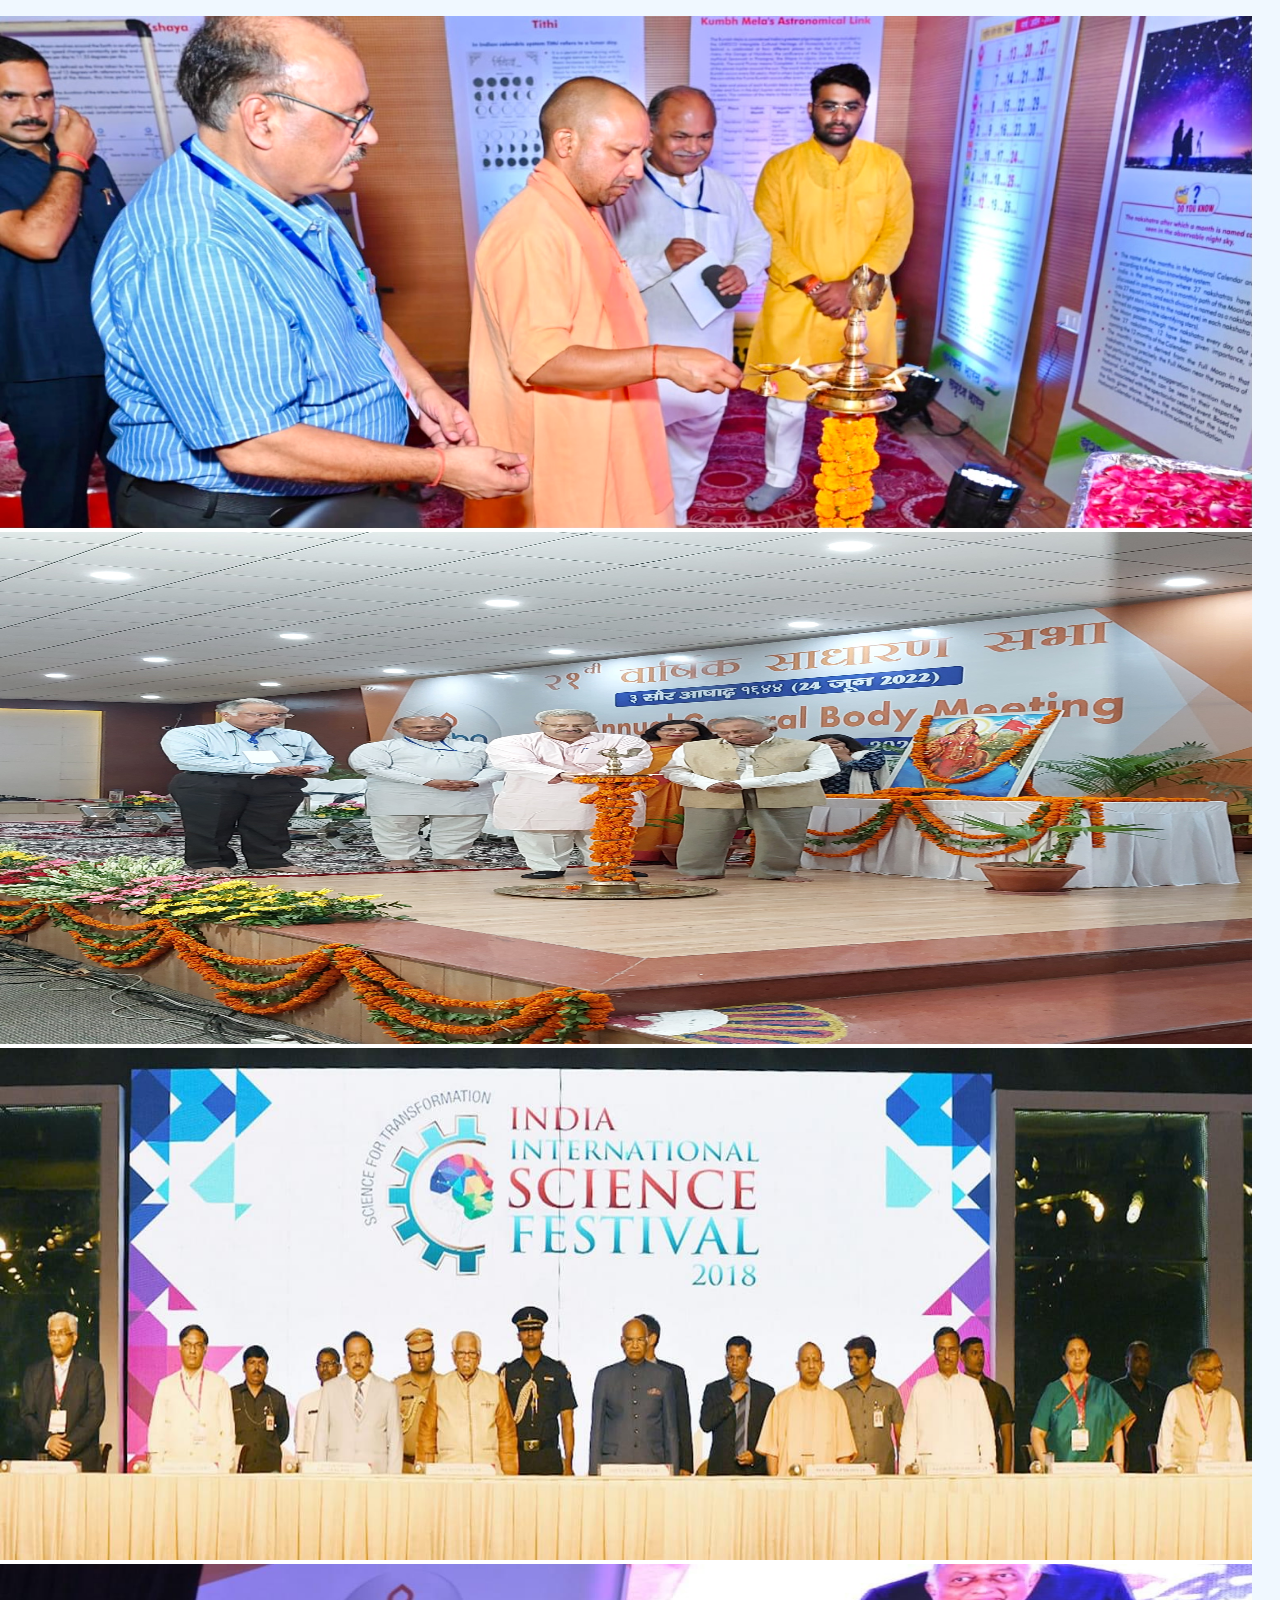
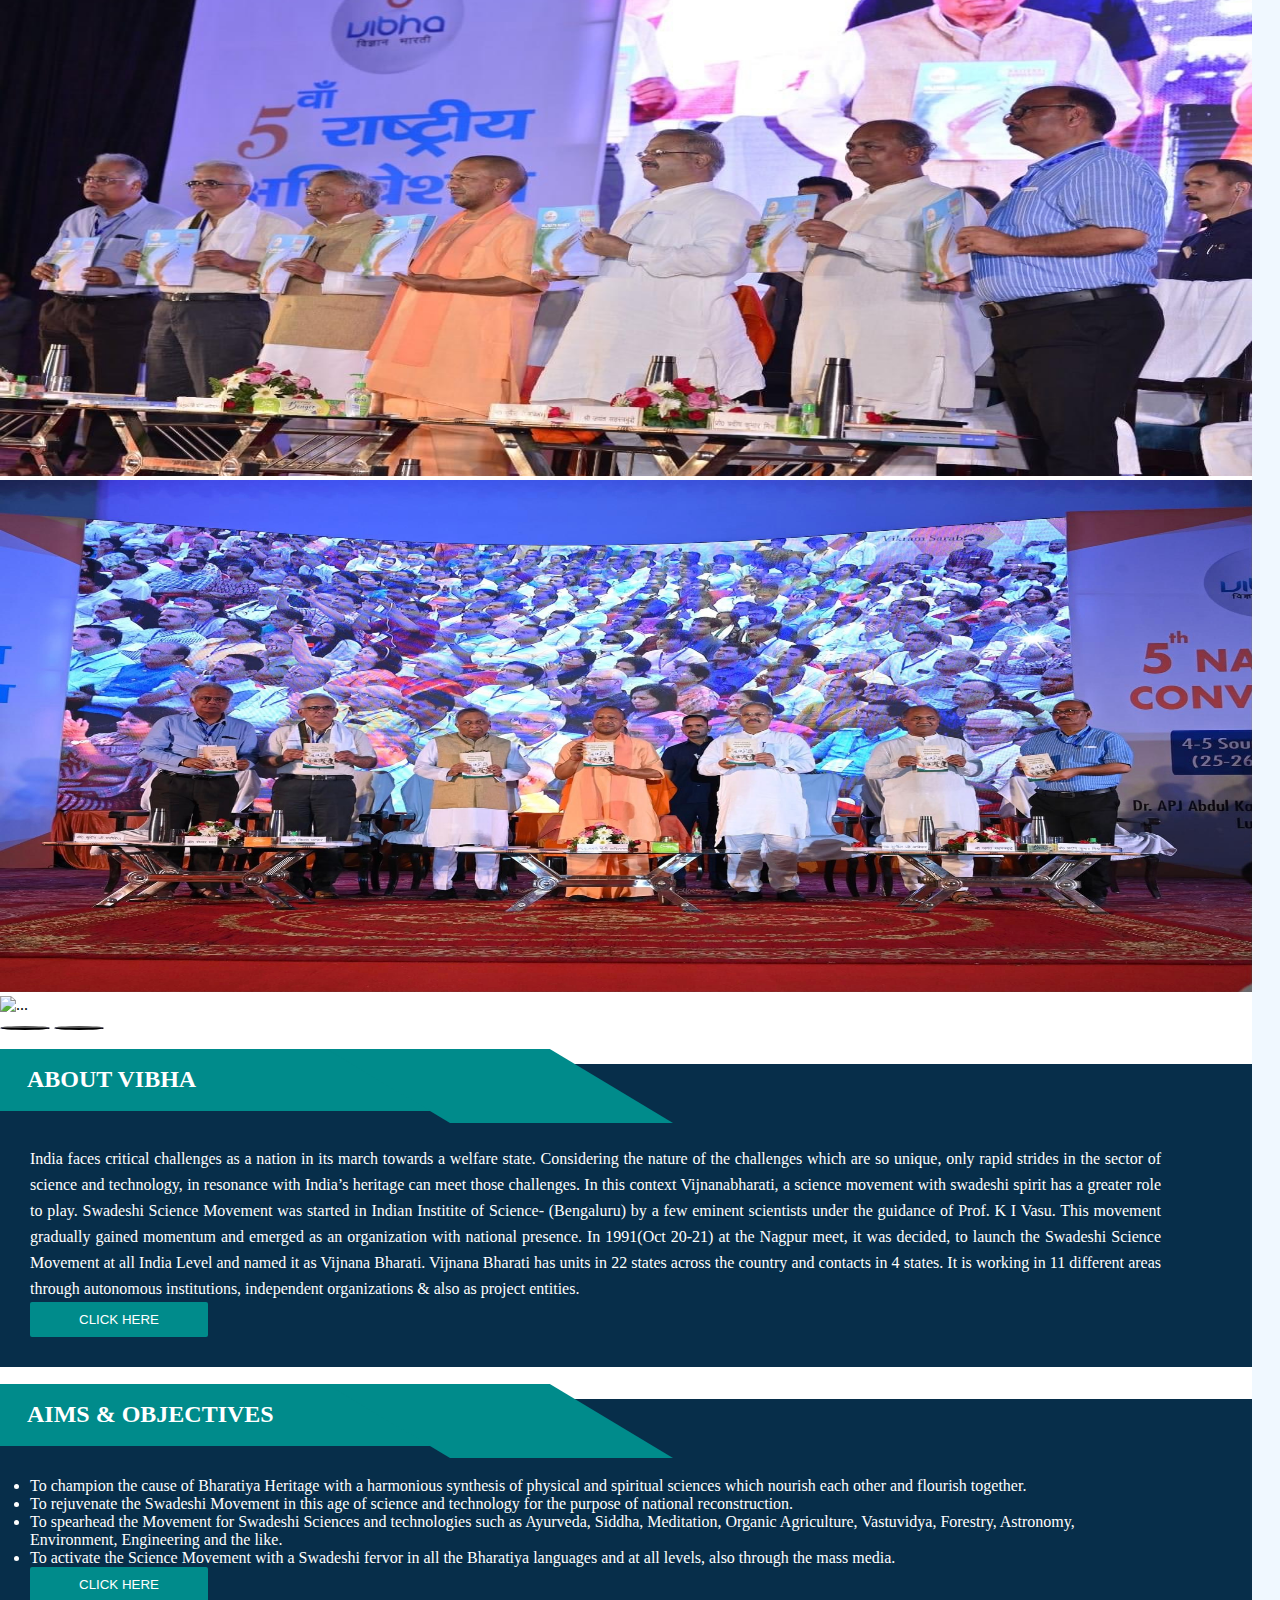
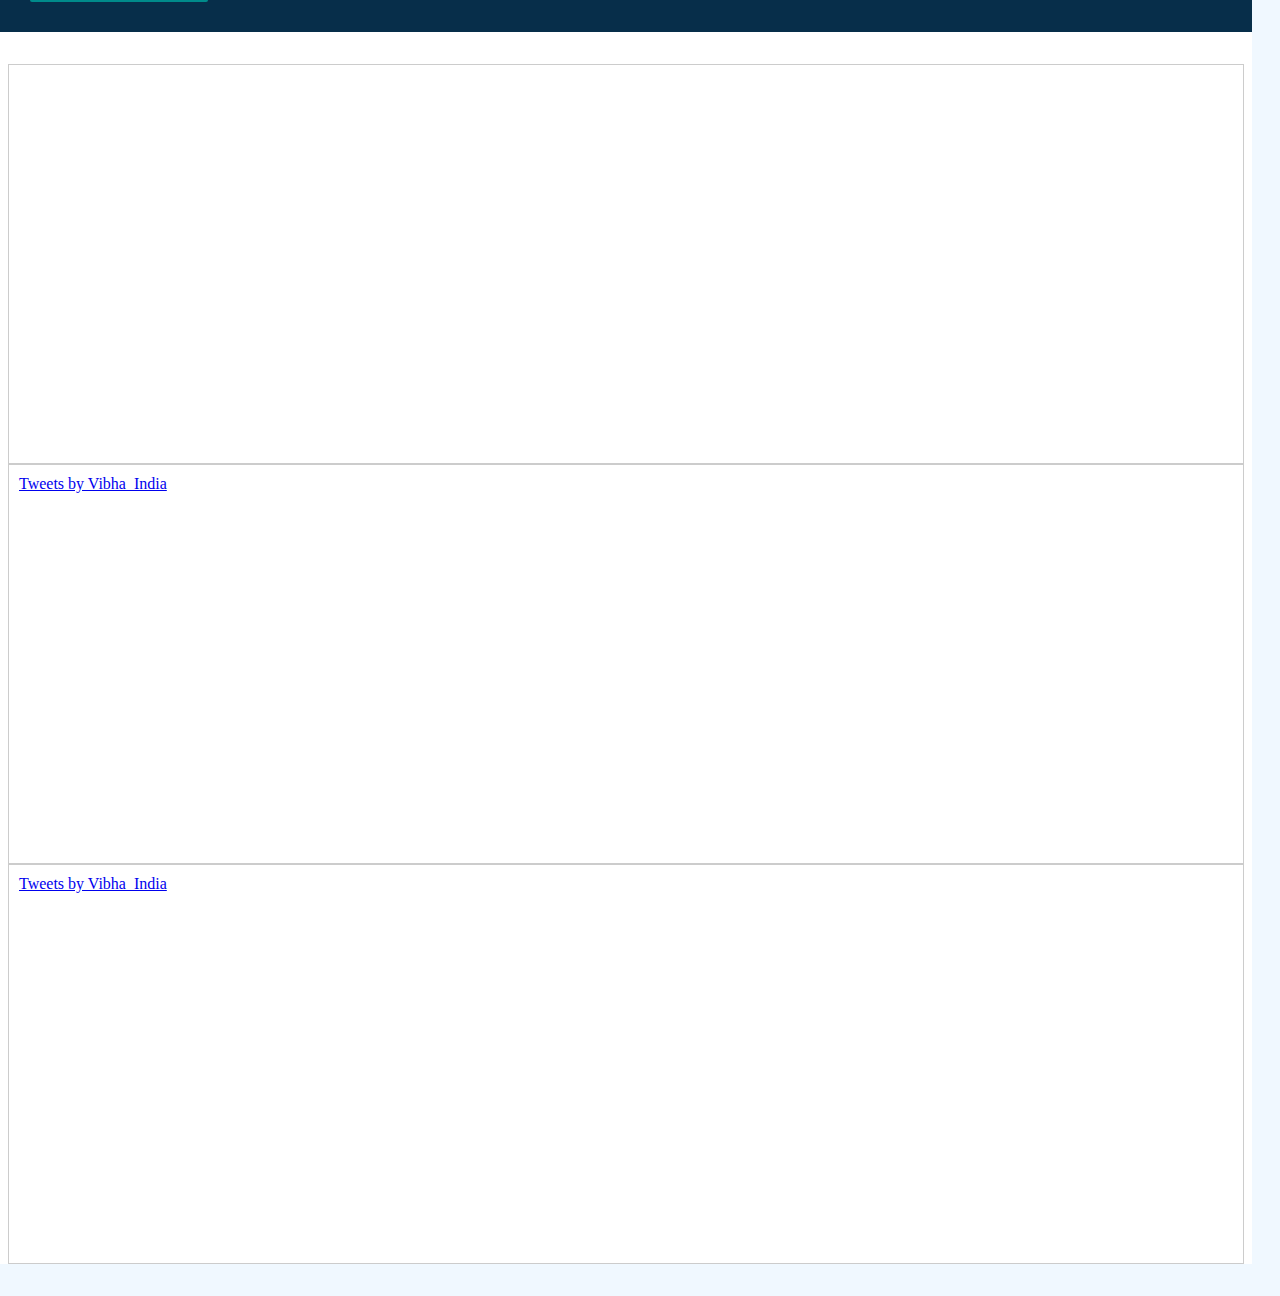
==== commit 266bd384: "clean the code" ====
--- a/index.html
+++ b/index.html
@@ -6,10 +6,7 @@
   <meta charset="utf-8">
   <meta name="viewport" content="width=device-width, initial-scale=1, shrink-to-fit=no">
 
-  <!-- Bootstrap CSS -->
-  <!-- <link rel="stylesheet" href="https://stackpath.bootstrapcdn.com/bootstrap/4.5.2/css/bootstrap.min.css"
-    integrity="sha384-JcKb8q3iqJ61gNV9KGb8thSsNjpSL0n8PARn9HuZOnIxN0hoP+VmmDGMN5t9UJ0Z" crossorigin="anonymous"> -->
-
+  <!-- bootstrap5 css -->
   <link href="https://cdn.jsdelivr.net/npm/bootstrap@5.0.2/dist/css/bootstrap.min.css" rel="stylesheet"
     integrity="sha384-EVSTQN3/azprG1Anm3QDgpJLIm9Nao0Yz1ztcQTwFspd3yD65VohhpuuCOmLASjC" crossorigin="anonymous">
 
@@ -19,7 +16,7 @@
   <link rel="stylesheet" href="css/main-style.css">
   <link rel="stylesheet" href="css/responsive-css.css">
 
-  <title>VIBHA BHARTI -HOME </title>
+  <title>Vibha Awadh -Home </title>
 </head>
 
 <body>
@@ -50,7 +47,7 @@
         <div class="carousel-item">
           <img src="images/cr-img6.JPEG" class="d-block cr-img" alt="...">
         </div>
-        
+
       </div>
       <button class="carousel-control-prev" type="button" data-bs-target="#carouselExampleAutoplaying"
         data-bs-slide="prev">
@@ -68,11 +65,18 @@
       <div class="about-vibha position-relative">
         <h2 class="main-content-header">About Vibha</h2>
         <div class="supportive-box"></div>
-        <p class="content">India faces critical challenges as a nation in its march towards a welfare state. Considering the nature of the challenges which are so unique, only rapid strides in the sector of science and technology, in resonance with India’s heritage can meet those challenges. In this context Vijnanabharati, a science movement with swadeshi spirit has a greater role to play.
+        <p class="content">India faces critical challenges as a nation in its march towards a welfare state. Considering
+          the nature of the challenges which are so unique, only rapid strides in the sector of science and technology,
+          in resonance with India’s heritage can meet those challenges. In this context Vijnanabharati, a science
+          movement with swadeshi spirit has a greater role to play.
 
-          Swadeshi Science Movement was started in Indian Institite of Science- (Bengaluru) by a few eminent scientists under the guidance of Prof. K I Vasu. This movement gradually gained momentum and emerged as an organization with national presence. In 1991(Oct 20-21) at the Nagpur meet, it was decided, to launch the Swadeshi Science Movement at all India Level and named it as Vijnana Bharati.
-          
-          Vijnana Bharati has units in 22 states across the country and contacts in 4 states. It is working in 11 different areas through autonomous institutions, independent organizations & also as project entities.</p>
+          Swadeshi Science Movement was started in Indian Institite of Science- (Bengaluru) by a few eminent scientists
+          under the guidance of Prof. K I Vasu. This movement gradually gained momentum and emerged as an organization
+          with national presence. In 1991(Oct 20-21) at the Nagpur meet, it was decided, to launch the Swadeshi Science
+          Movement at all India Level and named it as Vijnana Bharati.
+
+          Vijnana Bharati has units in 22 states across the country and contacts in 4 states. It is working in 11
+          different areas through autonomous institutions, independent organizations & also as project entities.</p>
         <button>CLICK HERE</button>
       </div>
       <div class="aim position-relative">
@@ -114,7 +118,7 @@
         </div>
       </div>
       <div class="features">
-       
+
 
       </div>
 
@@ -139,18 +143,9 @@
   <script src="https://code.jquery.com/jquery-3.5.1.slim.min.js"
     integrity="sha384-DfXdz2htPH0lsSSs5nCTpuj/zy4C+OGpamoFVy38MVBnE+IbbVYUew+OrCXaRkfj"
     crossorigin="anonymous"></script>
-  <script src="https://cdn.jsdelivr.net/npm/popper.js@1.16.1/dist/umd/popper.min.js"
-    integrity="sha384-9/reFTGAW83EW2RDu2S0VKaIzap3H66lZH81PoYlFhbGU+6BZp6G7niu735Sk7lN"
-    crossorigin="anonymous"></script>
-  <script src="https://stackpath.bootstrapcdn.com/bootstrap/4.5.2/js/bootstrap.min.js"
-    integrity="sha384-B4gt1jrGC7Jh4AgTPSdUtOBvfO8shuf57BaghqFfPlYxofvL8/KUEfYiJOMMV+rV"
-    crossorigin="anonymous"></script>
-    <script>
-      console.log("in index",document.querySelectorAll(".trigger-element"))
-
-    </script>
-    <script src="js/basic-js.js" defer></script>
-    <script src="js/main-js.js" defer></script>
+  
+  <script src="js/basic-js.js" defer></script>
+  <script src="js/main-js.js" defer></script>
 </body>
 
-</html>
+</html>--- a/css/main-style.css
+++ b/css/main-style.css
@@ -466,9 +466,11 @@
 /* membership.html */
 .main-content .membership-content{
     padding-left: 3rem;
+    padding-right: 1rem;
+    font-size: 1.1rem;
 }
 .main-content .membership-content .card{
-    width: 33%;
+    width: 45%;
     margin-right: 1%;
 
 }
@@ -490,7 +492,7 @@
   }
 
   .main-content .membership-content .qr-section img{
-    width: 100%;
+    width: 80%;
   }
 
   /* members.html */
--- a/css/responsive-css.css
+++ b/css/responsive-css.css
@@ -29,7 +29,7 @@
   }
 
   .login-area a {
-    font-size: 1rem;
+    font-size: 0.75rem;
     padding: 5px 0px;
     text-align: center;
   }
@@ -43,7 +43,16 @@
   .outer-container .navbar .navbar-brand {
     margin-right: 2px;
   }
-
+  .navbar .logo{
+    width: 50px;
+  }
+  .navbar .navbar-brand span{
+   font-size: 0.85rem;
+  }
+.navbar-toggler-icon {
+    width: 1em;
+    height: 1em;
+}
   .supportive-box {
     display: none;
   }
@@ -54,9 +63,17 @@
 
   }
 
+  .main-content .about-vibha, .main-content .aim {
+    background-color: rgb(7 46 74);
+    color: white;
+    padding: 30px 20px 10px 10px;
+    position: relative;
+    margin-top: 2rem;
+}
+
   .main-content .content {
     margin: 19px 0px 12px 0px;
-  }
+}
 
   .main-content button {
     padding: 6px 18px;
@@ -88,7 +105,7 @@
   }
 
   .footer-form {
-    left: 0%;
+    left: 2%;
     top: 7%;
   }
 
@@ -140,23 +157,25 @@
   }
 
   .social-accounts .card {
-    max-width: 90vw;
+    max-width: 85vw;
     margin-left: auto;
-    /* justify-content: center; */
-    /* margin-right: auto; */
     margin-right: auto;
   }
 
   .social-area .social-accounts .card:not(.card:last-child) {
     margin-left: auto;
     margin-right: auto;
-
-
   }
 
   .main-content .features .card:not(.card:last-child) {
     margin-right: auto;
   }
+
+.aim ul{
+    margin-top: 2rem;
+    width: auto;
+}
+  
 }
 
 /* For screens between 768px and 991px (small tablets) */
@@ -169,8 +188,6 @@
   .login-area {
     padding: 10px 20px 10px 78px;
   }
-
-
   .supportive-box {
     left: 30%;
     width: 101px;
